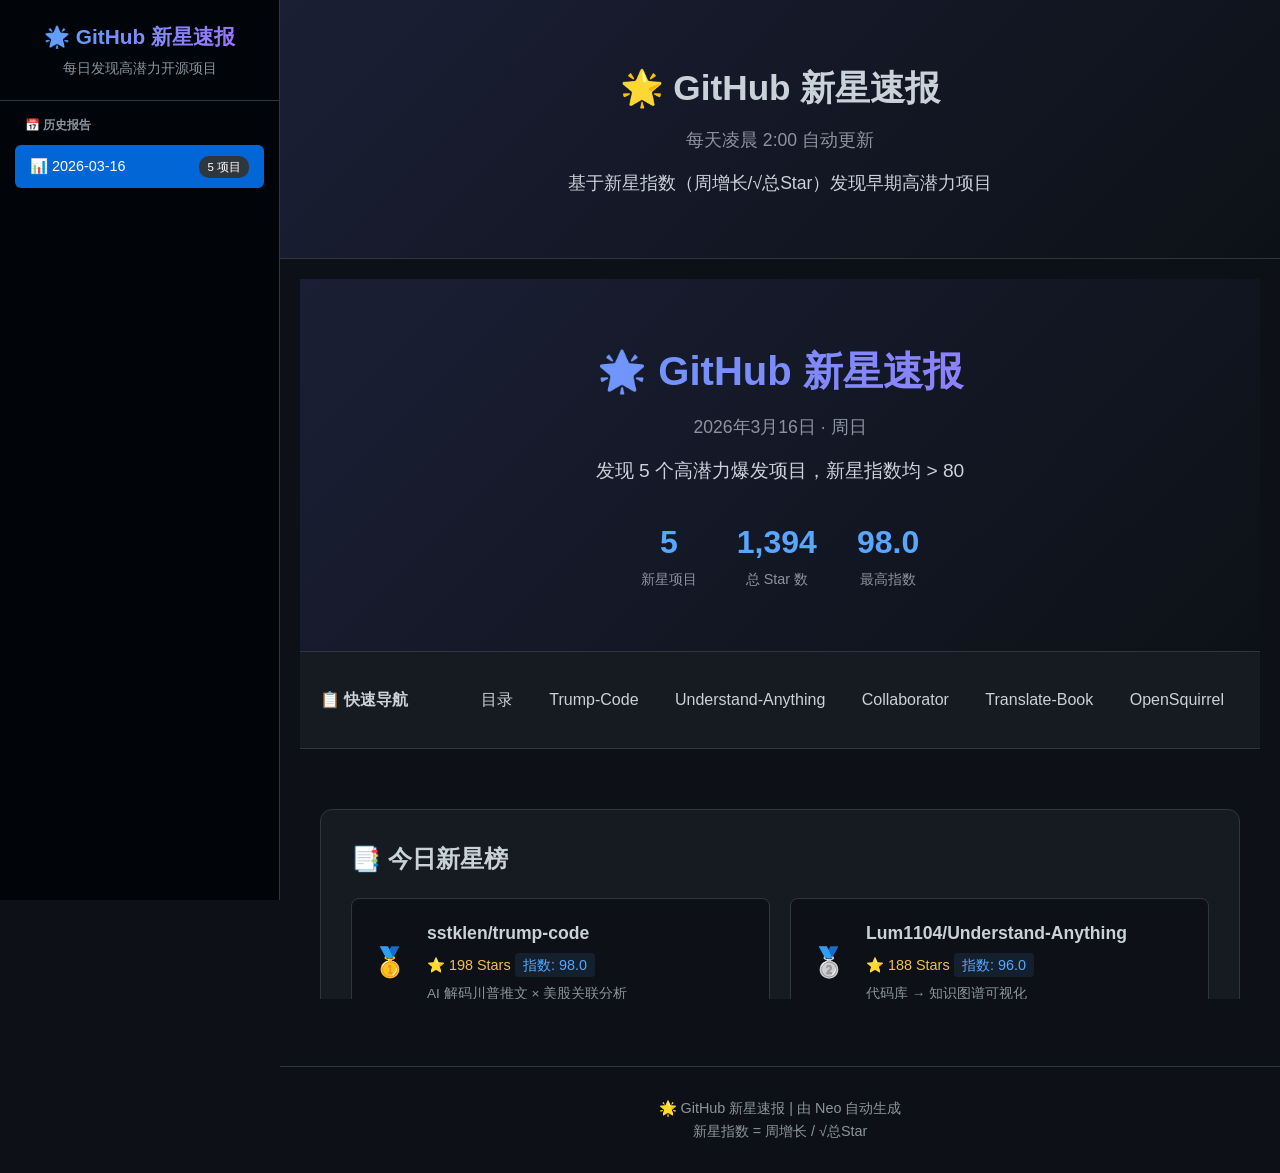
==== index.html @ db5fae7d "Initial setup: template + first report (2026-03-16)" ====
<!DOCTYPE html>
<html lang="zh-CN">
<head>
    <meta charset="UTF-8">
    <meta name="viewport" content="width=device-width, initial-scale=1.0">
    <title>🌟 GitHub 新星速报</title>
    <link rel="stylesheet" href="assets/style.css">
</head>
<body>
    <button class="menu-toggle" onclick="toggleSidebar()">☰ 历史报告</button>
    
    <div class="app-container">
        <!-- Sidebar - 动态生成 -->
        <nav class="sidebar" id="sidebar">
            <div class="sidebar-header">
                <h1>🌟 GitHub 新星速报</h1>
                <p class="subtitle">每日发现高潜力开源项目</p>
            </div>
            <div class="nav-section">
                <h3>📅 历史报告</h3>
                <ul class="nav-list" id="nav-list">
                    <!-- 由 JS 动态填充 -->
                </ul>
            </div>
        </nav>
        
        <!-- Main Content -->
        <main class="main-content" id="main-content">
            <div class="report-header">
                <h1>🌟 GitHub 新星速报</h1>
                <p class="date">每天凌晨 2:00 自动更新</p>
                <p class="summary">基于新星指数（周增长/√总Star）发现早期高潜力项目</p>
            </div>
            
            <div class="container">
                <div class="empty-state" id="empty-state" style="display: none;">
                    <h2>🔍 暂无报告</h2>
                    <p>请从左侧选择一个日期查看报告</p>
                </div>
                
                <iframe id="report-frame" style="width: 100%; border: none; min-height: 80vh;" src=""></iframe>
            </div>
            
            <footer>
                <p>🌟 GitHub 新星速报 | 由 Neo 自动生成</p>
                <p>新星指数 = 周增长 / √总Star</p>
            </footer>
        </main>
    </div>
    
    <script>
        // 加载 manifest 并渲染导航
        async function loadManifest() {
            try {
                const response = await fetch('reports/manifest.json');
                const data = await response.json();
                renderNav(data.reports);
                
                // 默认加载最新报告
                if (data.reports.length > 0) {
                    loadReport(data.reports[0].date);
                }
            } catch (e) {
                console.error('Failed to load manifest:', e);
                document.getElementById('empty-state').style.display = 'block';
            }
        }
        
        function renderNav(reports) {
            const navList = document.getElementById('nav-list');
            navList.innerHTML = reports.map((r, i) => `
                <li class="nav-item">
                    <a href="#" class="nav-link ${i === 0 ? 'active' : ''}" 
                       onclick="loadReport('${r.date}'); return false;"
                       data-date="${r.date}">
                        <span>📊 ${r.date}</span>
                        <span class="count">${r.projectCount} 项目</span>
                    </a>
                </li>
            `).join('');
        }
        
        function loadReport(date) {
            // 更新 iframe src
            const frame = document.getElementById('report-frame');
            frame.src = `reports/${date}/index.html`;
            
            // 更新导航高亮
            document.querySelectorAll('.nav-link').forEach(link => {
                link.classList.toggle('active', link.dataset.date === date);
            });
            
            // 移动端关闭侧边栏
            document.getElementById('sidebar').classList.remove('open');
        }
        
        function toggleSidebar() {
            document.getElementById('sidebar').classList.toggle('open');
        }
        
        // 初始化
        loadManifest();
    </script>
</body>
</html>
---- assets/style.css ----
/* GitHub Rising Stars - Shared Styles */
:root {
    --primary: #0366d6;
    --bg: #0d1117;
    --card-bg: #161b22;
    --sidebar-bg: #010409;
    --text: #c9d1d9;
    --text-muted: #8b949e;
    --border: #30363d;
    --accent: #58a6ff;
    --star: #f0c14b;
    --success: #3fb950;
}

* { box-sizing: border-box; margin: 0; padding: 0; }

body {
    font-family: -apple-system, BlinkMacSystemFont, 'Segoe UI', Roboto, sans-serif;
    background: var(--bg);
    color: var(--text);
    line-height: 1.6;
    min-height: 100vh;
}

/* Layout */
.app-container {
    display: flex;
    min-height: 100vh;
}

/* Sidebar */
.sidebar {
    width: 280px;
    background: var(--sidebar-bg);
    border-right: 1px solid var(--border);
    position: fixed;
    height: 100vh;
    overflow-y: auto;
    z-index: 100;
}

.sidebar-header {
    padding: 20px;
    border-bottom: 1px solid var(--border);
    text-align: center;
}

.sidebar-header h1 {
    font-size: 1.3em;
    background: linear-gradient(90deg, #58a6ff, #a371f7);
    -webkit-background-clip: text;
    -webkit-text-fill-color: transparent;
}

.sidebar-header .subtitle {
    font-size: 0.85em;
    color: var(--text-muted);
    margin-top: 5px;
}

.nav-section {
    padding: 15px;
}

.nav-section h3 {
    font-size: 0.75em;
    text-transform: uppercase;
    color: var(--text-muted);
    margin-bottom: 10px;
    padding: 0 10px;
}

.nav-list {
    list-style: none;
}

.nav-item {
    margin-bottom: 2px;
}

.nav-link {
    display: flex;
    align-items: center;
    gap: 10px;
    padding: 10px 15px;
    color: var(--text);
    text-decoration: none;
    border-radius: 6px;
    transition: all 0.2s;
    font-size: 0.9em;
}

.nav-link:hover {
    background: var(--border);
}

.nav-link.active {
    background: var(--primary);
    color: white;
}

.nav-link .date {
    color: var(--text-muted);
    font-size: 0.85em;
}

.nav-link .count {
    margin-left: auto;
    background: var(--border);
    padding: 2px 8px;
    border-radius: 10px;
    font-size: 0.8em;
}

/* Main Content */
.main-content {
    flex: 1;
    margin-left: 280px;
    min-height: 100vh;
}

/* Report Header */
.report-header {
    text-align: center;
    padding: 60px 20px;
    background: linear-gradient(135deg, #1a1f35 0%, #0d1117 100%);
    border-bottom: 1px solid var(--border);
}

.report-header h1 {
    font-size: 2.2em;
    margin-bottom: 10px;
}

.report-header .date {
    color: var(--text-muted);
    font-size: 1.1em;
}

.report-header .summary {
    color: var(--text);
    margin-top: 15px;
    font-size: 1.1em;
}

.stats-bar {
    display: flex;
    justify-content: center;
    gap: 40px;
    margin-top: 30px;
    flex-wrap: wrap;
}

.stat {
    text-align: center;
}

.stat-value {
    font-size: 2em;
    font-weight: bold;
    color: var(--accent);
}

.stat-label {
    color: var(--text-muted);
    font-size: 0.9em;
}

/* Container */
.container {
    max-width: 1000px;
    margin: 0 auto;
    padding: 20px;
}

/* TOC */
.toc {
    background: var(--card-bg);
    border: 1px solid var(--border);
    border-radius: 12px;
    padding: 25px;
    margin: 30px 0;
}

.toc h2 {
    margin-bottom: 20px;
    font-size: 1.3em;
}

.toc-list {
    display: grid;
    grid-template-columns: repeat(auto-fit, minmax(300px, 1fr));
    gap: 15px;
}

.toc-item {
    display: flex;
    align-items: center;
    gap: 12px;
    padding: 15px;
    background: var(--bg);
    border-radius: 8px;
    text-decoration: none;
    color: var(--text);
    transition: all 0.2s;
    border: 1px solid var(--border);
}

.toc-item:hover {
    transform: translateY(-2px);
    border-color: var(--accent);
}

.toc-rank {
    font-size: 1.5em;
    font-weight: bold;
    color: var(--accent);
    min-width: 35px;
}

.toc-info h3 {
    font-size: 1em;
    margin-bottom: 3px;
}

.toc-info .stars {
    color: var(--star);
    font-size: 0.85em;
}

.toc-info .desc {
    color: var(--text-muted);
    font-size: 0.8em;
    margin-top: 3px;
}

.toc-index {
    font-size: 0.8em;
    color: var(--accent);
    background: rgba(88, 166, 255, 0.1);
    padding: 3px 8px;
    border-radius: 4px;
    margin-left: 8px;
}

/* Project Card */
.project-card {
    background: var(--card-bg);
    border: 1px solid var(--border);
    border-radius: 12px;
    margin: 30px 0;
    overflow: hidden;
}

.project-header {
    padding: 25px;
    border-bottom: 1px solid var(--border);
    display: flex;
    justify-content: space-between;
    align-items: flex-start;
    flex-wrap: wrap;
    gap: 15px;
}

.project-title {
    display: flex;
    align-items: center;
    gap: 12px;
}

.project-title h2 {
    font-size: 1.5em;
}

.project-title .badge {
    background: var(--primary);
    color: white;
    padding: 4px 10px;
    border-radius: 15px;
    font-size: 0.75em;
}

.project-meta {
    display: flex;
    gap: 15px;
    flex-wrap: wrap;
}

.meta-item {
    display: flex;
    align-items: center;
    gap: 5px;
    color: var(--text-muted);
    font-size: 0.9em;
}

.meta-item.stars {
    color: var(--star);
    font-weight: bold;
}

.project-screenshot {
    width: 100%;
    max-height: 400px;
    object-fit: cover;
    object-position: top;
    border-bottom: 1px solid var(--border);
}

.project-content {
    padding: 25px;
}

.project-content h3 {
    color: var(--accent);
    margin: 20px 0 12px;
    font-size: 1.2em;
}

.project-content h3:first-child {
    margin-top: 0;
}

.project-content p {
    margin-bottom: 12px;
    text-align: justify;
}

.project-content ul {
    margin: 12px 0 12px 20px;
}

.project-content li {
    margin-bottom: 6px;
}

.project-content code {
    background: var(--bg);
    padding: 2px 6px;
    border-radius: 4px;
    font-family: 'SF Mono', Monaco, monospace;
    font-size: 0.85em;
    color: var(--accent);
}

.project-content pre {
    background: var(--bg);
    padding: 15px;
    border-radius: 8px;
    overflow-x: auto;
    margin: 12px 0;
    border: 1px solid var(--border);
}

.project-content pre code {
    background: none;
    padding: 0;
}

.highlight-box {
    background: linear-gradient(135deg, rgba(88, 166, 255, 0.1) 0%, rgba(163, 113, 247, 0.1) 100%);
    border: 1px solid var(--accent);
    border-radius: 10px;
    padding: 15px;
    margin: 15px 0;
}

.highlight-box h4 {
    color: var(--accent);
    margin-bottom: 8px;
    font-size: 0.95em;
}

.tech-stack {
    display: flex;
    flex-wrap: wrap;
    gap: 8px;
    margin: 12px 0;
}

.tech-tag {
    background: var(--bg);
    border: 1px solid var(--border);
    padding: 5px 12px;
    border-radius: 15px;
    font-size: 0.8em;
}

.project-links {
    display: flex;
    gap: 12px;
    margin-top: 20px;
    flex-wrap: wrap;
}

.project-links a {
    display: inline-flex;
    align-items: center;
    gap: 6px;
    padding: 10px 20px;
    border-radius: 6px;
    text-decoration: none;
    font-weight: 500;
    font-size: 0.9em;
    transition: all 0.2s;
}

.btn-primary {
    background: var(--primary);
    color: white;
}

.btn-primary:hover {
    background: #1f6feb;
}

.btn-secondary {
    background: var(--border);
    color: var(--text);
}

.btn-secondary:hover {
    background: #484f58;
}

/* Footer */
footer {
    text-align: center;
    padding: 30px 20px;
    color: var(--text-muted);
    border-top: 1px solid var(--border);
    margin-top: 40px;
    font-size: 0.9em;
}

/* Mobile */
@media (max-width: 900px) {
    .sidebar {
        transform: translateX(-100%);
        transition: transform 0.3s;
    }
    
    .sidebar.open {
        transform: translateX(0);
    }
    
    .main-content {
        margin-left: 0;
    }
    
    .menu-toggle {
        display: block;
        position: fixed;
        top: 15px;
        left: 15px;
        z-index: 200;
        background: var(--card-bg);
        border: 1px solid var(--border);
        padding: 10px 15px;
        border-radius: 8px;
        color: var(--text);
        cursor: pointer;
    }
    
    .toc-list {
        grid-template-columns: 1fr;
    }
}

@media (min-width: 901px) {
    .menu-toggle {
        display: none;
    }
}

/* Empty State */
.empty-state {
    text-align: center;
    padding: 60px 20px;
    color: var(--text-muted);
}

.empty-state h2 {
    margin-bottom: 15px;
}
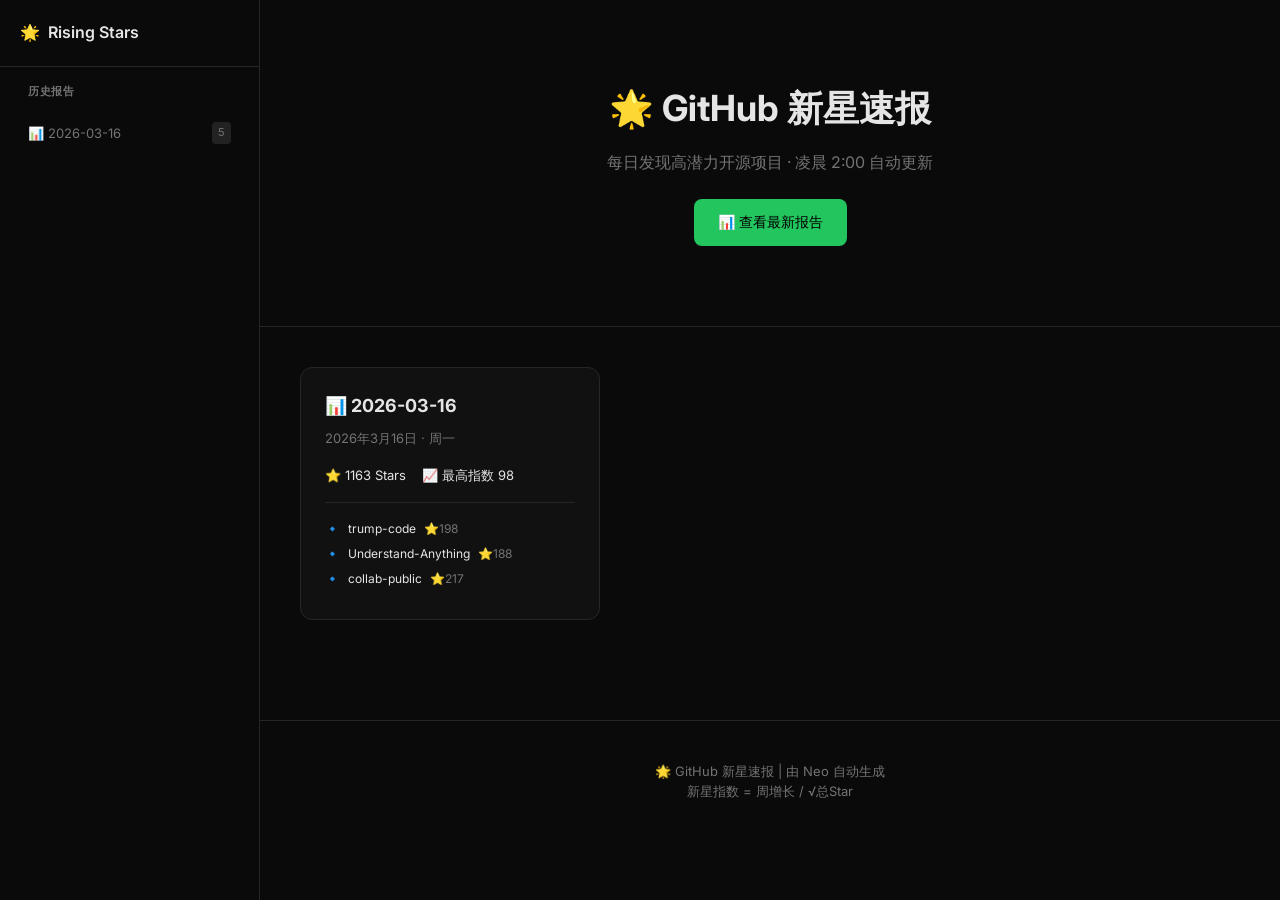
==== commit 8357e132: "V2: New layout inspired by skills.sh, add demo GIF support - Two-column layout with meta sidebar - H" ====
--- a/index.html
+++ b/index.html
@@ -4,44 +4,128 @@
     <meta charset="UTF-8">
     <meta name="viewport" content="width=device-width, initial-scale=1.0">
     <title>🌟 GitHub 新星速报</title>
+    <link rel="preconnect" href="https://fonts.googleapis.com">
+    <link href="https://fonts.googleapis.com/css2?family=Inter:wght@400;500;600&display=swap" rel="stylesheet">
     <link rel="stylesheet" href="assets/style.css">
+    <style>
+        .landing-header {
+            text-align: center;
+            padding: 80px 20px;
+            border-bottom: 1px solid var(--border);
+        }
+        .landing-header h1 {
+            font-size: 36px;
+            margin-bottom: 12px;
+        }
+        .landing-header .subtitle {
+            color: var(--text-muted);
+            font-size: 16px;
+            margin-bottom: 24px;
+        }
+        .landing-header .cta {
+            display: inline-flex;
+            align-items: center;
+            gap: 8px;
+            background: var(--accent);
+            color: #000;
+            padding: 12px 24px;
+            border-radius: 8px;
+            text-decoration: none;
+            font-weight: 500;
+            font-size: 14px;
+            transition: background 0.15s;
+        }
+        .landing-header .cta:hover { background: var(--accent-hover); }
+        
+        .report-grid {
+            display: grid;
+            grid-template-columns: repeat(auto-fill, minmax(300px, 1fr));
+            gap: 20px;
+            padding: 40px;
+            max-width: 1200px;
+            margin: 0 auto;
+        }
+        
+        .report-card {
+            background: var(--card-bg);
+            border: 1px solid var(--border);
+            border-radius: 12px;
+            padding: 24px;
+            text-decoration: none;
+            color: var(--text);
+            transition: all 0.15s;
+        }
+        .report-card:hover {
+            border-color: var(--accent);
+            transform: translateY(-2px);
+        }
+        .report-card h3 {
+            font-size: 18px;
+            margin-bottom: 8px;
+        }
+        .report-card .date {
+            color: var(--text-muted);
+            font-size: 13px;
+            margin-bottom: 16px;
+        }
+        .report-card .stats {
+            display: flex;
+            gap: 16px;
+            font-size: 13px;
+        }
+        .report-card .stat {
+            display: flex;
+            align-items: center;
+            gap: 4px;
+        }
+        .report-card .projects {
+            margin-top: 16px;
+            padding-top: 16px;
+            border-top: 1px solid var(--border);
+        }
+        .report-card .project-item {
+            display: flex;
+            align-items: center;
+            gap: 8px;
+            font-size: 12px;
+            color: var(--text-muted);
+            margin-bottom: 6px;
+        }
+        .report-card .project-item .name {
+            color: var(--text);
+        }
+    </style>
 </head>
 <body>
-    <button class="menu-toggle" onclick="toggleSidebar()">☰ 历史报告</button>
+    <button class="menu-toggle" onclick="toggleSidebar()">☰ 历史</button>
     
     <div class="app-container">
-        <!-- Sidebar - 动态生成 -->
+        <!-- Sidebar -->
         <nav class="sidebar" id="sidebar">
             <div class="sidebar-header">
-                <h1>🌟 GitHub 新星速报</h1>
-                <p class="subtitle">每日发现高潜力开源项目</p>
+                <div class="logo">
+                    <span>🌟</span> Rising Stars
+                </div>
             </div>
             <div class="nav-section">
-                <h3>📅 历史报告</h3>
-                <ul class="nav-list" id="nav-list">
-                    <!-- 由 JS 动态填充 -->
-                </ul>
+                <h3>历史报告</h3>
+                <ul class="nav-list" id="nav-list"></ul>
             </div>
         </nav>
         
         <!-- Main Content -->
-        <main class="main-content" id="main-content">
-            <div class="report-header">
+        <main class="main-content" style="padding: 0;">
+            <div class="landing-header">
                 <h1>🌟 GitHub 新星速报</h1>
-                <p class="date">每天凌晨 2:00 自动更新</p>
-                <p class="summary">基于新星指数（周增长/√总Star）发现早期高潜力项目</p>
+                <p class="subtitle">每日发现高潜力开源项目 · 凌晨 2:00 自动更新</p>
+                <a href="#latest" class="cta" id="latest-link">📊 查看最新报告</a>
             </div>
             
-            <div class="container">
-                <div class="empty-state" id="empty-state" style="display: none;">
-                    <h2>🔍 暂无报告</h2>
-                    <p>请从左侧选择一个日期查看报告</p>
-                </div>
-                
-                <iframe id="report-frame" style="width: 100%; border: none; min-height: 80vh;" src=""></iframe>
+            <div class="report-grid" id="report-grid">
+                <!-- 动态填充 -->
             </div>
             
-            <footer>
+            <footer style="border-top: 1px solid var(--border); padding: 40px; text-align: center; color: var(--text-muted); font-size: 13px;">
                 <p>🌟 GitHub 新星速报 | 由 Neo 自动生成</p>
                 <p>新星指数 = 周增长 / √总Star</p>
             </footer>
@@ -49,57 +133,65 @@
     </div>
     
     <script>
-        // 加载 manifest 并渲染导航
-        async function loadManifest() {
+        async function loadReports() {
             try {
-                const response = await fetch('reports/manifest.json');
-                const data = await response.json();
-                renderNav(data.reports);
+                const resp = await fetch('reports/manifest.json');
+                const data = await resp.json();
                 
-                // 默认加载最新报告
+                // 导航栏
+                const navList = document.getElementById('nav-list');
+                navList.innerHTML = data.reports.map((r, i) => `
+                    <li class="nav-item">
+                        <a href="reports/${r.date}/index.html" class="nav-link">
+                            📊 ${r.date}
+                            <span class="count">${r.projectCount}</span>
+                        </a>
+                    </li>
+                `).join('');
+                
+                // 报告卡片
+                const grid = document.getElementById('report-grid');
+                grid.innerHTML = data.reports.map(r => `
+                    <a href="reports/${r.date}/index.html" class="report-card">
+                        <h3>📊 ${r.date}</h3>
+                        <p class="date">${formatDate(r.date)}</p>
+                        <div class="stats">
+                            <span class="stat">⭐ ${r.totalStars} Stars</span>
+                            <span class="stat">📈 最高指数 ${r.topIndex}</span>
+                        </div>
+                        <div class="projects">
+                            ${r.projects.slice(0, 3).map(p => `
+                                <div class="project-item">
+                                    <span>🔹</span>
+                                    <span class="name">${p.name.split('/')[1]}</span>
+                                    <span>⭐${p.stars}</span>
+                                </div>
+                            `).join('')}
+                        </div>
+                    </a>
+                `).join('');
+                
+                // 更新最新报告链接
                 if (data.reports.length > 0) {
-                    loadReport(data.reports[0].date);
+                    document.getElementById('latest-link').href = `reports/${data.reports[0].date}/index.html`;
                 }
             } catch (e) {
-                console.error('Failed to load manifest:', e);
-                document.getElementById('empty-state').style.display = 'block';
+                console.error(e);
+                document.getElementById('report-grid').innerHTML = '<p style="color: var(--text-muted); padding: 20px;">暂无报告</p>';
             }
         }
         
-        function renderNav(reports) {
-            const navList = document.getElementById('nav-list');
-            navList.innerHTML = reports.map((r, i) => `
-                <li class="nav-item">
-                    <a href="#" class="nav-link ${i === 0 ? 'active' : ''}" 
-                       onclick="loadReport('${r.date}'); return false;"
-                       data-date="${r.date}">
-                        <span>📊 ${r.date}</span>
-                        <span class="count">${r.projectCount} 项目</span>
-                    </a>
-                </li>
-            `).join('');
-        }
-        
-        function loadReport(date) {
-            // 更新 iframe src
-            const frame = document.getElementById('report-frame');
-            frame.src = `reports/${date}/index.html`;
-            
-            // 更新导航高亮
-            document.querySelectorAll('.nav-link').forEach(link => {
-                link.classList.toggle('active', link.dataset.date === date);
-            });
-            
-            // 移动端关闭侧边栏
-            document.getElementById('sidebar').classList.remove('open');
+        function formatDate(dateStr) {
+            const d = new Date(dateStr);
+            const weekdays = ['周日', '周一', '周二', '周三', '周四', '周五', '周六'];
+            return `${d.getFullYear()}年${d.getMonth()+1}月${d.getDate()}日 · ${weekdays[d.getDay()]}`;
         }
         
         function toggleSidebar() {
             document.getElementById('sidebar').classList.toggle('open');
         }
         
-        // 初始化
-        loadManifest();
+        loadReports();
     </script>
 </body>
 </html>
--- a/assets/style.css
+++ b/assets/style.css
@@ -1,28 +1,28 @@
-/* GitHub Rising Stars - Shared Styles */
+/* GitHub Rising Stars - V2 Style (inspired by skills.sh) */
 :root {
-    --primary: #0366d6;
-    --bg: #0d1117;
-    --card-bg: #161b22;
-    --sidebar-bg: #010409;
-    --text: #c9d1d9;
-    --text-muted: #8b949e;
-    --border: #30363d;
-    --accent: #58a6ff;
-    --star: #f0c14b;
-    --success: #3fb950;
+    --bg: #0a0a0a;
+    --card-bg: #111111;
+    --sidebar-bg: #0a0a0a;
+    --text: #e5e5e5;
+    --text-muted: #737373;
+    --border: #262626;
+    --accent: #22c55e;
+    --accent-hover: #16a34a;
+    --star: #eab308;
+    --link: #3b82f6;
 }
 
 * { box-sizing: border-box; margin: 0; padding: 0; }
 
 body {
-    font-family: -apple-system, BlinkMacSystemFont, 'Segoe UI', Roboto, sans-serif;
+    font-family: 'Inter', -apple-system, BlinkMacSystemFont, 'Segoe UI', sans-serif;
     background: var(--bg);
     color: var(--text);
     line-height: 1.6;
-    min-height: 100vh;
-}
-
-/* Layout */
+    font-size: 14px;
+}
+
+/* App Layout */
 .app-container {
     display: flex;
     min-height: 100vh;
@@ -30,7 +30,7 @@
 
 /* Sidebar */
 .sidebar {
-    width: 280px;
+    width: 260px;
     background: var(--sidebar-bg);
     border-right: 1px solid var(--border);
     position: fixed;
@@ -42,335 +42,413 @@
 .sidebar-header {
     padding: 20px;
     border-bottom: 1px solid var(--border);
-    text-align: center;
-}
-
-.sidebar-header h1 {
-    font-size: 1.3em;
-    background: linear-gradient(90deg, #58a6ff, #a371f7);
-    -webkit-background-clip: text;
-    -webkit-text-fill-color: transparent;
-}
-
-.sidebar-header .subtitle {
-    font-size: 0.85em;
-    color: var(--text-muted);
-    margin-top: 5px;
+}
+
+.sidebar-header .logo {
+    display: flex;
+    align-items: center;
+    gap: 8px;
+    font-size: 16px;
+    font-weight: 600;
+}
+
+.sidebar-header .logo span {
+    color: var(--accent);
 }
 
 .nav-section {
-    padding: 15px;
+    padding: 16px;
 }
 
 .nav-section h3 {
-    font-size: 0.75em;
+    font-size: 11px;
     text-transform: uppercase;
-    color: var(--text-muted);
-    margin-bottom: 10px;
-    padding: 0 10px;
-}
-
-.nav-list {
-    list-style: none;
-}
-
-.nav-item {
-    margin-bottom: 2px;
-}
+    letter-spacing: 0.5px;
+    color: var(--text-muted);
+    margin-bottom: 12px;
+    padding-left: 12px;
+}
+
+.nav-list { list-style: none; }
+
+.nav-item { margin-bottom: 2px; }
 
 .nav-link {
     display: flex;
     align-items: center;
-    gap: 10px;
-    padding: 10px 15px;
-    color: var(--text);
+    justify-content: space-between;
+    padding: 10px 12px;
+    color: var(--text-muted);
     text-decoration: none;
     border-radius: 6px;
-    transition: all 0.2s;
-    font-size: 0.9em;
+    font-size: 13px;
+    transition: all 0.15s;
 }
 
 .nav-link:hover {
     background: var(--border);
+    color: var(--text);
 }
 
 .nav-link.active {
-    background: var(--primary);
-    color: white;
-}
-
-.nav-link .date {
-    color: var(--text-muted);
-    font-size: 0.85em;
+    background: var(--accent);
+    color: #000;
 }
 
 .nav-link .count {
-    margin-left: auto;
-    background: var(--border);
-    padding: 2px 8px;
-    border-radius: 10px;
-    font-size: 0.8em;
+    background: rgba(255,255,255,0.1);
+    padding: 2px 6px;
+    border-radius: 4px;
+    font-size: 11px;
+}
+
+.nav-link.active .count {
+    background: rgba(0,0,0,0.2);
 }
 
 /* Main Content */
 .main-content {
     flex: 1;
-    margin-left: 280px;
-    min-height: 100vh;
-}
-
-/* Report Header */
-.report-header {
-    text-align: center;
-    padding: 60px 20px;
-    background: linear-gradient(135deg, #1a1f35 0%, #0d1117 100%);
-    border-bottom: 1px solid var(--border);
-}
-
-.report-header h1 {
-    font-size: 2.2em;
-    margin-bottom: 10px;
-}
-
-.report-header .date {
-    color: var(--text-muted);
-    font-size: 1.1em;
-}
-
-.report-header .summary {
-    color: var(--text);
-    margin-top: 15px;
-    font-size: 1.1em;
-}
-
-.stats-bar {
-    display: flex;
-    justify-content: center;
+    margin-left: 260px;
+    padding: 40px;
+    max-width: 1400px;
+}
+
+/* Breadcrumb */
+.breadcrumb {
+    display: flex;
+    align-items: center;
+    gap: 8px;
+    font-size: 13px;
+    color: var(--text-muted);
+    margin-bottom: 16px;
+}
+
+.breadcrumb a {
+    color: var(--text-muted);
+    text-decoration: none;
+}
+
+.breadcrumb a:hover { color: var(--text); }
+
+/* Page Header */
+.page-header {
+    margin-bottom: 32px;
+}
+
+.page-header h1 {
+    font-size: 28px;
+    font-weight: 600;
+    margin-bottom: 8px;
+}
+
+.page-header .subtitle {
+    color: var(--text-muted);
+    font-size: 15px;
+}
+
+/* Content Grid - Two Column */
+.content-grid {
+    display: grid;
+    grid-template-columns: 1fr 280px;
     gap: 40px;
-    margin-top: 30px;
+}
+
+/* Left Column - Main Content */
+.main-column {}
+
+/* Right Column - Meta Sidebar */
+.meta-column {
+    position: sticky;
+    top: 40px;
+    height: fit-content;
+}
+
+.meta-card {
+    background: var(--card-bg);
+    border: 1px solid var(--border);
+    border-radius: 12px;
+    padding: 20px;
+    margin-bottom: 20px;
+}
+
+.meta-item {
+    margin-bottom: 20px;
+}
+
+.meta-item:last-child { margin-bottom: 0; }
+
+.meta-label {
+    font-size: 11px;
+    text-transform: uppercase;
+    letter-spacing: 0.5px;
+    color: var(--text-muted);
+    margin-bottom: 6px;
+}
+
+.meta-value {
+    font-size: 24px;
+    font-weight: 600;
+}
+
+.meta-value.small {
+    font-size: 14px;
+    font-weight: 400;
+}
+
+.meta-value a {
+    color: var(--link);
+    text-decoration: none;
+}
+
+.meta-value a:hover { text-decoration: underline; }
+
+.meta-tags {
+    display: flex;
     flex-wrap: wrap;
-}
-
-.stat {
-    text-align: center;
-}
-
-.stat-value {
-    font-size: 2em;
-    font-weight: bold;
+    gap: 6px;
+}
+
+.meta-tag {
+    background: var(--border);
+    padding: 4px 10px;
+    border-radius: 4px;
+    font-size: 12px;
+}
+
+.badge {
+    display: inline-flex;
+    align-items: center;
+    gap: 4px;
+    padding: 4px 8px;
+    border-radius: 4px;
+    font-size: 12px;
+    font-weight: 500;
+}
+
+.badge-success {
+    background: rgba(34, 197, 94, 0.15);
     color: var(--accent);
 }
 
-.stat-label {
-    color: var(--text-muted);
-    font-size: 0.9em;
-}
-
-/* Container */
-.container {
-    max-width: 1000px;
-    margin: 0 auto;
-    padding: 20px;
-}
-
-/* TOC */
+/* TOC - Quick Index */
 .toc {
     background: var(--card-bg);
     border: 1px solid var(--border);
     border-radius: 12px;
-    padding: 25px;
-    margin: 30px 0;
+    padding: 24px;
+    margin-bottom: 32px;
 }
 
 .toc h2 {
-    margin-bottom: 20px;
-    font-size: 1.3em;
-}
-
-.toc-list {
+    font-size: 14px;
+    font-weight: 600;
+    margin-bottom: 16px;
+    display: flex;
+    align-items: center;
+    gap: 8px;
+}
+
+.toc-grid {
     display: grid;
-    grid-template-columns: repeat(auto-fit, minmax(300px, 1fr));
-    gap: 15px;
+    grid-template-columns: repeat(auto-fit, minmax(280px, 1fr));
+    gap: 12px;
 }
 
 .toc-item {
     display: flex;
     align-items: center;
     gap: 12px;
-    padding: 15px;
+    padding: 12px;
     background: var(--bg);
+    border: 1px solid var(--border);
     border-radius: 8px;
     text-decoration: none;
     color: var(--text);
-    transition: all 0.2s;
+    transition: all 0.15s;
+}
+
+.toc-item:hover {
+    border-color: var(--accent);
+    transform: translateY(-1px);
+}
+
+.toc-rank {
+    font-size: 18px;
+    min-width: 30px;
+}
+
+.toc-info { flex: 1; }
+
+.toc-info h3 {
+    font-size: 13px;
+    font-weight: 500;
+    margin-bottom: 2px;
+}
+
+.toc-info .stars {
+    font-size: 12px;
+    color: var(--star);
+}
+
+.toc-info .index {
+    font-size: 11px;
+    color: var(--accent);
+    margin-left: 8px;
+}
+
+/* Project Section */
+.project-section {
+    margin-bottom: 48px;
+    scroll-margin-top: 20px;
+}
+
+.project-header {
+    display: flex;
+    align-items: flex-start;
+    justify-content: space-between;
+    margin-bottom: 20px;
+    padding-bottom: 16px;
+    border-bottom: 1px solid var(--border);
+}
+
+.project-title h2 {
+    font-size: 22px;
+    font-weight: 600;
+    display: flex;
+    align-items: center;
+    gap: 10px;
+}
+
+.project-title h2 .emoji { font-size: 24px; }
+
+.project-title .repo {
+    font-size: 13px;
+    color: var(--text-muted);
+    margin-top: 4px;
+}
+
+.project-title .repo a {
+    color: var(--link);
+    text-decoration: none;
+}
+
+.project-stats {
+    display: flex;
+    gap: 16px;
+    font-size: 13px;
+}
+
+.project-stats .stat {
+    display: flex;
+    align-items: center;
+    gap: 4px;
+}
+
+.project-stats .stat.stars { color: var(--star); font-weight: 600; }
+
+/* Demo Media */
+.demo-media {
+    margin-bottom: 24px;
+    border-radius: 8px;
+    overflow: hidden;
     border: 1px solid var(--border);
 }
 
-.toc-item:hover {
-    transform: translateY(-2px);
-    border-color: var(--accent);
-}
-
-.toc-rank {
-    font-size: 1.5em;
-    font-weight: bold;
+.demo-media img,
+.demo-media video {
+    width: 100%;
+    display: block;
+}
+
+.demo-media .caption {
+    padding: 10px 14px;
+    background: var(--card-bg);
+    font-size: 12px;
+    color: var(--text-muted);
+    display: flex;
+    align-items: center;
+    gap: 6px;
+}
+
+/* Content Sections */
+.content-section {
+    margin-bottom: 24px;
+}
+
+.content-section h3 {
+    font-size: 15px;
+    font-weight: 600;
+    margin-bottom: 12px;
     color: var(--accent);
-    min-width: 35px;
-}
-
-.toc-info h3 {
-    font-size: 1em;
-    margin-bottom: 3px;
-}
-
-.toc-info .stars {
-    color: var(--star);
-    font-size: 0.85em;
-}
-
-.toc-info .desc {
-    color: var(--text-muted);
-    font-size: 0.8em;
-    margin-top: 3px;
-}
-
-.toc-index {
-    font-size: 0.8em;
-    color: var(--accent);
-    background: rgba(88, 166, 255, 0.1);
-    padding: 3px 8px;
+}
+
+.content-section p {
+    margin-bottom: 12px;
+    color: var(--text);
+    line-height: 1.7;
+}
+
+.content-section ul {
+    margin: 12px 0;
+    padding-left: 20px;
+}
+
+.content-section li {
+    margin-bottom: 8px;
+    color: var(--text);
+}
+
+.content-section li strong {
+    color: var(--text);
+}
+
+.content-section code {
+    background: var(--border);
+    padding: 2px 6px;
     border-radius: 4px;
-    margin-left: 8px;
-}
-
-/* Project Card */
-.project-card {
+    font-family: 'JetBrains Mono', 'SF Mono', monospace;
+    font-size: 12px;
+}
+
+.content-section pre {
     background: var(--card-bg);
     border: 1px solid var(--border);
-    border-radius: 12px;
-    margin: 30px 0;
-    overflow: hidden;
-}
-
-.project-header {
-    padding: 25px;
-    border-bottom: 1px solid var(--border);
-    display: flex;
-    justify-content: space-between;
-    align-items: flex-start;
-    flex-wrap: wrap;
-    gap: 15px;
-}
-
-.project-title {
-    display: flex;
-    align-items: center;
-    gap: 12px;
-}
-
-.project-title h2 {
-    font-size: 1.5em;
-}
-
-.project-title .badge {
-    background: var(--primary);
-    color: white;
-    padding: 4px 10px;
-    border-radius: 15px;
-    font-size: 0.75em;
-}
-
-.project-meta {
-    display: flex;
-    gap: 15px;
-    flex-wrap: wrap;
-}
-
-.meta-item {
-    display: flex;
-    align-items: center;
-    gap: 5px;
-    color: var(--text-muted);
-    font-size: 0.9em;
-}
-
-.meta-item.stars {
-    color: var(--star);
-    font-weight: bold;
-}
-
-.project-screenshot {
-    width: 100%;
-    max-height: 400px;
-    object-fit: cover;
-    object-position: top;
-    border-bottom: 1px solid var(--border);
-}
-
-.project-content {
-    padding: 25px;
-}
-
-.project-content h3 {
-    color: var(--accent);
-    margin: 20px 0 12px;
-    font-size: 1.2em;
-}
-
-.project-content h3:first-child {
-    margin-top: 0;
-}
-
-.project-content p {
-    margin-bottom: 12px;
-    text-align: justify;
-}
-
-.project-content ul {
-    margin: 12px 0 12px 20px;
-}
-
-.project-content li {
-    margin-bottom: 6px;
-}
-
-.project-content code {
-    background: var(--bg);
-    padding: 2px 6px;
-    border-radius: 4px;
-    font-family: 'SF Mono', Monaco, monospace;
-    font-size: 0.85em;
-    color: var(--accent);
-}
-
-.project-content pre {
-    background: var(--bg);
-    padding: 15px;
     border-radius: 8px;
+    padding: 16px;
     overflow-x: auto;
     margin: 12px 0;
-    border: 1px solid var(--border);
-}
-
-.project-content pre code {
+}
+
+.content-section pre code {
     background: none;
     padding: 0;
-}
-
+    font-size: 13px;
+    line-height: 1.5;
+}
+
+/* Highlight Box */
 .highlight-box {
-    background: linear-gradient(135deg, rgba(88, 166, 255, 0.1) 0%, rgba(163, 113, 247, 0.1) 100%);
-    border: 1px solid var(--accent);
-    border-radius: 10px;
-    padding: 15px;
-    margin: 15px 0;
+    background: rgba(34, 197, 94, 0.08);
+    border: 1px solid rgba(34, 197, 94, 0.2);
+    border-radius: 8px;
+    padding: 16px;
+    margin: 16px 0;
 }
 
 .highlight-box h4 {
+    font-size: 13px;
+    font-weight: 600;
     color: var(--accent);
     margin-bottom: 8px;
-    font-size: 0.95em;
-}
-
+}
+
+.highlight-box p {
+    margin: 0;
+    font-size: 13px;
+}
+
+/* Tech Stack */
 .tech-stack {
     display: flex;
     flex-wrap: wrap;
@@ -379,107 +457,111 @@
 }
 
 .tech-tag {
-    background: var(--bg);
-    border: 1px solid var(--border);
-    padding: 5px 12px;
-    border-radius: 15px;
-    font-size: 0.8em;
-}
-
+    background: var(--border);
+    padding: 6px 12px;
+    border-radius: 6px;
+    font-size: 12px;
+    font-weight: 500;
+}
+
+/* Project Links */
 .project-links {
     display: flex;
-    gap: 12px;
+    gap: 10px;
     margin-top: 20px;
-    flex-wrap: wrap;
-}
-
-.project-links a {
+}
+
+.btn {
     display: inline-flex;
     align-items: center;
     gap: 6px;
-    padding: 10px 20px;
+    padding: 10px 16px;
     border-radius: 6px;
+    font-size: 13px;
+    font-weight: 500;
     text-decoration: none;
-    font-weight: 500;
-    font-size: 0.9em;
-    transition: all 0.2s;
+    transition: all 0.15s;
 }
 
 .btn-primary {
-    background: var(--primary);
-    color: white;
-}
-
-.btn-primary:hover {
-    background: #1f6feb;
-}
+    background: var(--accent);
+    color: #000;
+}
+
+.btn-primary:hover { background: var(--accent-hover); }
 
 .btn-secondary {
     background: var(--border);
     color: var(--text);
 }
 
-.btn-secondary:hover {
-    background: #484f58;
-}
+.btn-secondary:hover { background: #333; }
 
 /* Footer */
 footer {
     text-align: center;
-    padding: 30px 20px;
-    color: var(--text-muted);
+    padding: 40px 20px;
+    color: var(--text-muted);
+    font-size: 13px;
     border-top: 1px solid var(--border);
-    margin-top: 40px;
-    font-size: 0.9em;
+    margin-top: 60px;
 }
 
 /* Mobile */
-@media (max-width: 900px) {
+@media (max-width: 1100px) {
+    .content-grid {
+        grid-template-columns: 1fr;
+    }
+    
+    .meta-column {
+        position: static;
+        display: grid;
+        grid-template-columns: repeat(auto-fit, minmax(200px, 1fr));
+        gap: 16px;
+    }
+    
+    .meta-card { margin-bottom: 0; }
+}
+
+@media (max-width: 768px) {
     .sidebar {
         transform: translateX(-100%);
         transition: transform 0.3s;
     }
     
-    .sidebar.open {
-        transform: translateX(0);
-    }
+    .sidebar.open { transform: translateX(0); }
     
     .main-content {
         margin-left: 0;
+        padding: 20px;
     }
     
     .menu-toggle {
-        display: block;
+        display: flex;
         position: fixed;
-        top: 15px;
-        left: 15px;
+        top: 10px;
+        left: 10px;
         z-index: 200;
         background: var(--card-bg);
         border: 1px solid var(--border);
-        padding: 10px 15px;
-        border-radius: 8px;
+        padding: 8px 12px;
+        border-radius: 6px;
         color: var(--text);
         cursor: pointer;
+        align-items: center;
+        gap: 6px;
+        font-size: 13px;
     }
     
-    .toc-list {
-        grid-template-columns: 1fr;
-    }
-}
-
-@media (min-width: 901px) {
-    .menu-toggle {
-        display: none;
-    }
-}
-
-/* Empty State */
-.empty-state {
-    text-align: center;
-    padding: 60px 20px;
-    color: var(--text-muted);
-}
-
-.empty-state h2 {
-    margin-bottom: 15px;
-}
+    .toc-grid { grid-template-columns: 1fr; }
+}
+
+@media (min-width: 769px) {
+    .menu-toggle { display: none; }
+}
+
+/* Scrollbar */
+::-webkit-scrollbar { width: 8px; }
+::-webkit-scrollbar-track { background: var(--bg); }
+::-webkit-scrollbar-thumb { background: var(--border); border-radius: 4px; }
+::-webkit-scrollbar-thumb:hover { background: #444; }
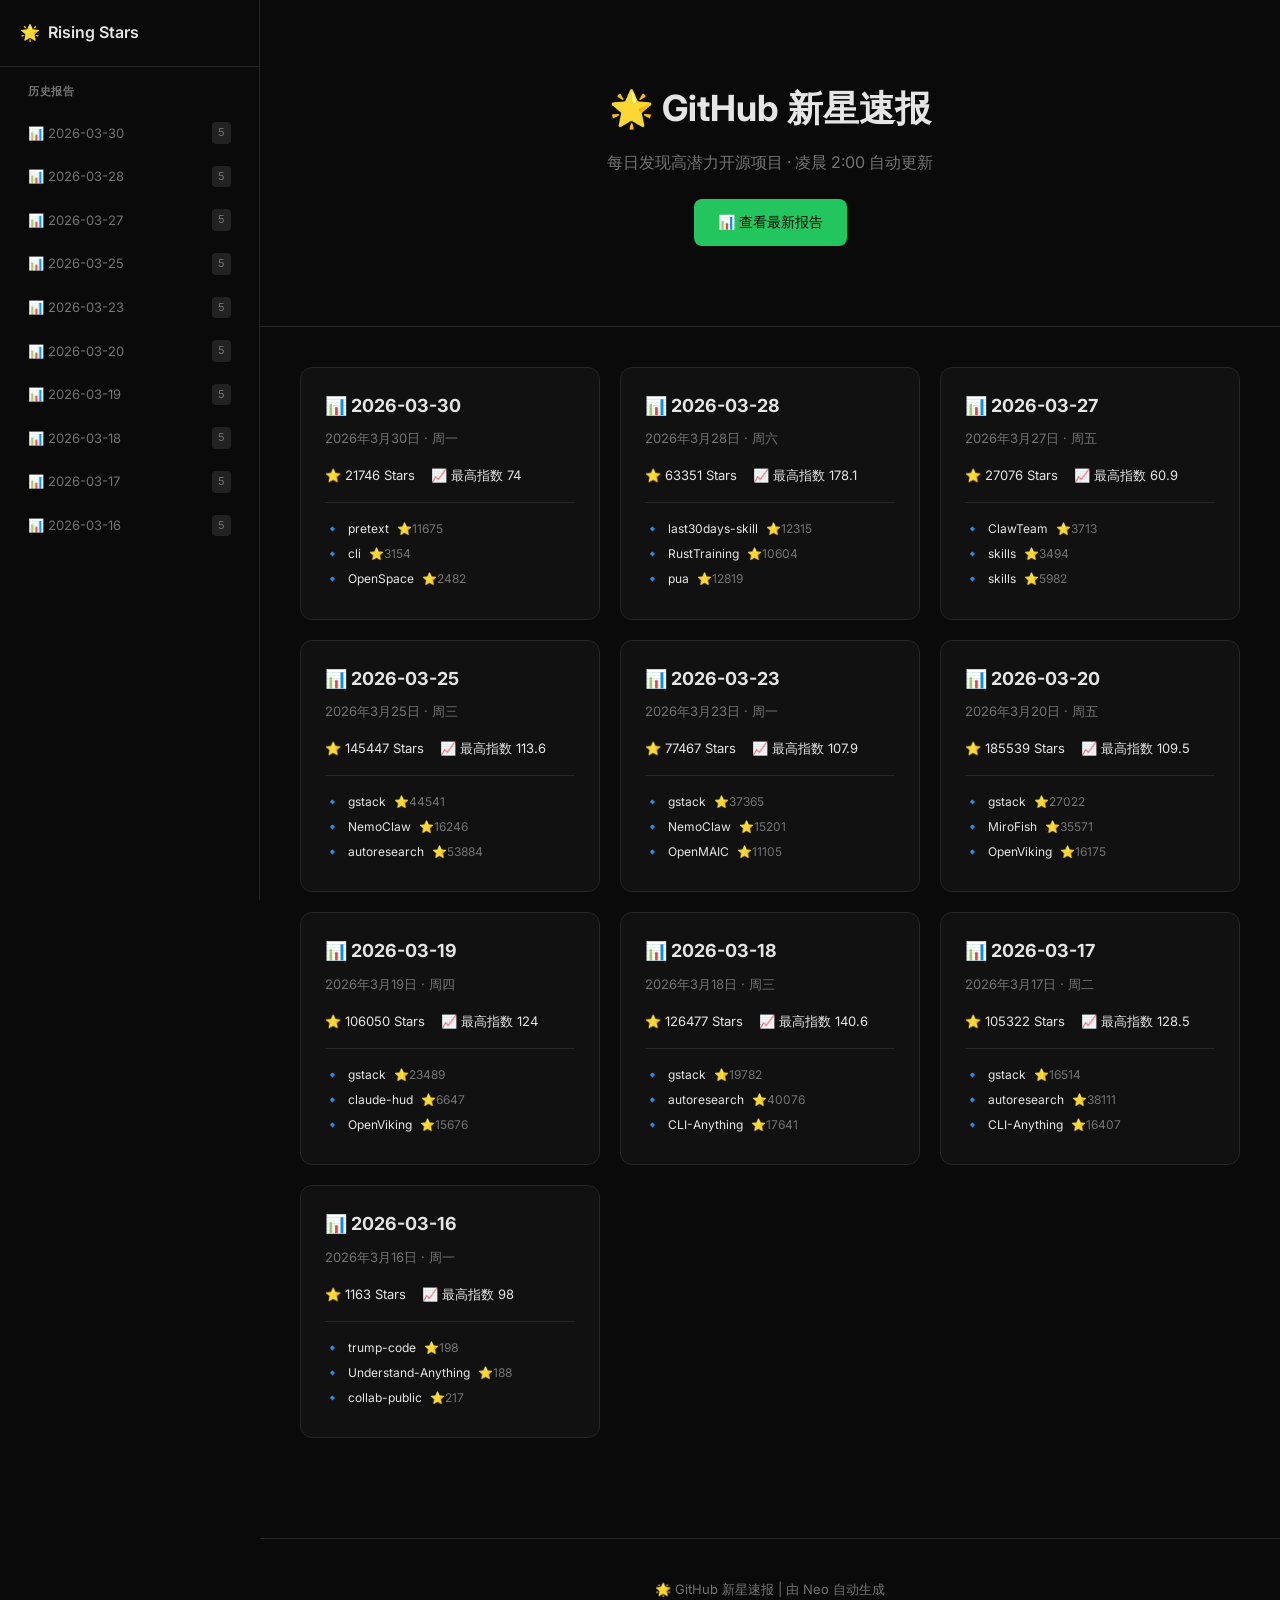
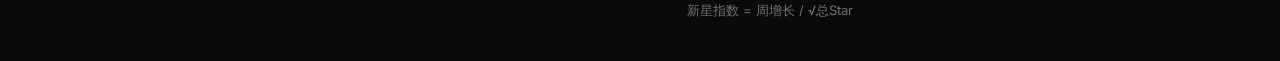
==== commit 08f7f0ba: "fix: backfill missing projectCount/totalStars/topIndex in manifest + resilient index.html" ====
--- a/index.html
+++ b/index.html
@@ -156,8 +156,8 @@
                         <h3>📊 ${r.date}</h3>
                         <p class="date">${formatDate(r.date)}</p>
                         <div class="stats">
-                            <span class="stat">⭐ ${r.totalStars} Stars</span>
-                            <span class="stat">📈 最高指数 ${r.topIndex}</span>
+                            <span class="stat">⭐ ${r.totalStars ?? r.projects?.reduce((s,p) => s + (p.stars||0), 0) ?? 0} Stars</span>
+                            <span class="stat">📈 最高指数 ${r.topIndex ?? (r.projects?.length ? Math.max(...r.projects.map(p => p.index||0)) : 0)}</span>
                         </div>
                         <div class="projects">
                             ${r.projects.slice(0, 3).map(p => `
